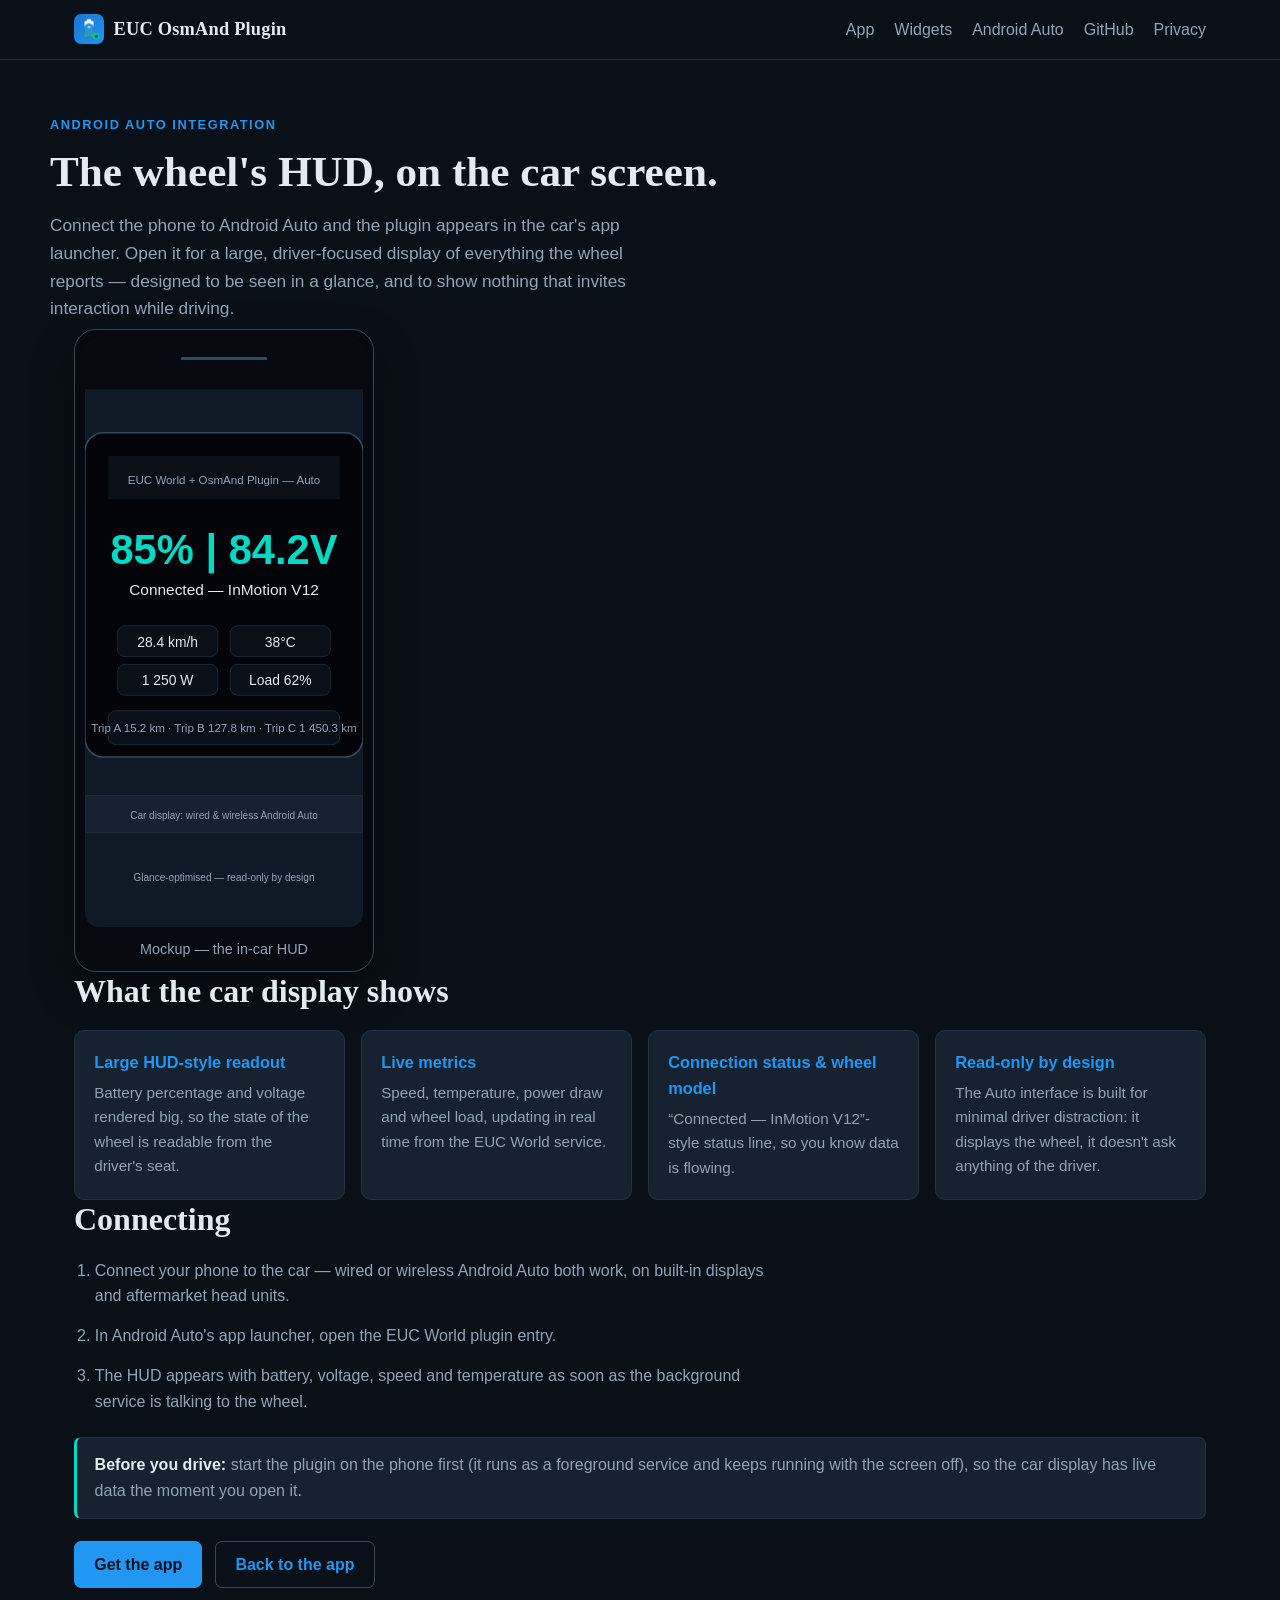
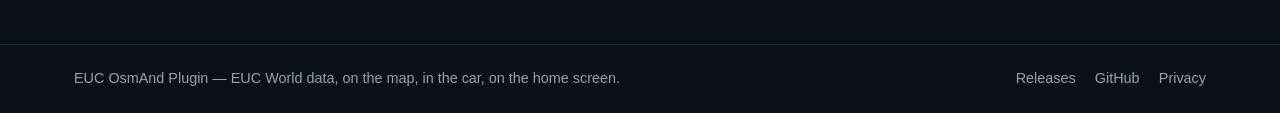
==== website/auto.html @ 0214b3bd "Add CI release pipeline and project website - GitHub Actions release workflow: signed APK build + Gi" ====
<!DOCTYPE html>
<html lang="en">
<head>
  <meta charset="utf-8">
  <meta name="viewport" content="width=device-width, initial-scale=1">
  <title>Android Auto — the EUC HUD on your car display</title>
  <meta name="description" content="EUC OsmAnd Plugin on Android Auto: a read-only, glance-optimised HUD showing battery, voltage, speed, temperature, power and load on the car's display, wired or wireless.">
  <link rel="icon" href="images/icon.png">
  <link rel="stylesheet" href="styles.css">
</head>
<body>

<header class="site-head">
  <div class="wrap head-row">
    <a class="brand" href="index.html" aria-label="EUC OsmAnd Plugin home">
      <img class="brand-mark" src="images/icon.png" alt="" width="30" height="30">
      <span class="brand-name">EUC OsmAnd Plugin</span>
    </a>
    <nav class="head-nav" aria-label="Main">
      <a href="index.html">App</a>
      <a href="widgets.html">Widgets</a>
      <a href="auto.html" aria-current="page">Android Auto</a>
      <a href="github.html">GitHub</a>
      <a href="privacy.html">Privacy</a>
    </nav>
  </div>
</header>

<main>
  <section class="wrap page-hero">
    <span class="eyebrow">Android Auto integration</span>
    <h1>The wheel's HUD, on the car screen.</h1>
    <p class="lede">Connect the phone to Android Auto and the plugin appears in
    the car's app launcher. Open it for a large, driver-focused display of
    everything the wheel reports — designed to be seen in a glance, and to show
    nothing that invites interaction while driving.</p>
  </section>

  <section class="wrap page-body">
    <div class="shot-row" style="max-width: 300px;">
      <figure class="frame phone">
        <img src="images/auto-hud.svg" alt="Mockup of the Android Auto HUD display with battery, voltage and live metrics.">
        <figcaption>Mockup — the in-car HUD</figcaption>
      </figure>
    </div>

    <h2>What the car display shows</h2>
    <div class="feature-grid">
      <article class="card">
        <h3>Large HUD-style readout</h3>
        <p>Battery percentage and voltage rendered big, so the state of the
        wheel is readable from the driver's seat.</p>
      </article>
      <article class="card">
        <h3>Live metrics</h3>
        <p>Speed, temperature, power draw and wheel load, updating in real
        time from the EUC World service.</p>
      </article>
      <article class="card">
        <h3>Connection status &amp; wheel model</h3>
        <p>&ldquo;Connected — InMotion V12&rdquo;-style status line, so you know
        data is flowing.</p>
      </article>
      <article class="card">
        <h3>Read-only by design</h3>
        <p>The Auto interface is built for minimal driver distraction: it
        displays the wheel, it doesn't ask anything of the driver.</p>
      </article>
    </div>

    <h2>Connecting</h2>
    <ol class="step-list">
      <li>Connect your phone to the car — wired or wireless Android Auto both
      work, on built-in displays and aftermarket head units.</li>
      <li>In Android Auto's app launcher, open the EUC World plugin entry.</li>
      <li>The HUD appears with battery, voltage, speed and temperature as soon
      as the background service is talking to the wheel.</li>
    </ol>

    <div class="note">
      <p><strong>Before you drive:</strong> start the plugin on the phone first
      (it runs as a foreground service and keeps running with the screen off),
      so the car display has live data the moment you open it.</p>
    </div>

    <div class="cta-row">
      <a class="btn" href="https://github.com/githuba42r/OSM-EUC-World/releases/latest">Get the app</a>
      <a class="btn btn-ghost" href="index.html">Back to the app</a>
    </div>
  </section>
</main>

<footer class="site-foot">
  <div class="wrap foot-row">
    <span>EUC OsmAnd Plugin — EUC World data, on the map, in the car, on the home screen.</span>
    <nav aria-label="Footer">
      <a href="https://github.com/githuba42r/OSM-EUC-World/releases/latest">Releases</a>
      <a href="github.html">GitHub</a>
      <a href="privacy.html">Privacy</a>
    </nav>
  </div>
</footer>

</body>
</html>
---- website/styles.css ----
/* EUC OsmAnd Plugin project site.
   Structure follows the PEV PlugShare / Destination ETA project sites;
   identity is its own: dark ink, OsmAnd blue accent, EUC teal highlight. */

:root {
  color-scheme: dark;
  --ink: #0a1018;
  --surface: #101a26;
  --surface-2: #16222f;
  --line: #223244;
  --line-strong: #34495e;
  --text: #e3eaf2;
  --muted: #92a3b4;
  --sky: #2196f3;
  --sky-strong: #1976d2;
  --sky-ink: #06121e;
  --sky-weak: rgba(33, 150, 243, 0.12);
  --teal: #03dac5;
  --green: #4caf50;
  --radius: 10px;
  --radius-sm: 7px;
  --serif: "Iowan Old Style", "Palatino Linotype", Palatino, Georgia, ui-serif, serif;
  --sans: -apple-system, BlinkMacSystemFont, "Segoe UI", Roboto, Ubuntu,
    Cantarell, "Helvetica Neue", Arial, sans-serif;
}

*,
*::before,
*::after { box-sizing: border-box; }

html { -webkit-text-size-adjust: 100%; scroll-behavior: smooth; }

body {
  margin: 0;
  background: var(--ink);
  color: var(--text);
  font-family: var(--sans);
  font-size: 16px;
  line-height: 1.6;
  -webkit-font-smoothing: antialiased;
}

img { max-width: 100%; display: block; }

a { color: var(--sky); text-underline-offset: 3px; }
a:hover { color: #64b5f6; }

:focus-visible {
  outline: 2px solid var(--sky);
  outline-offset: 3px;
  border-radius: 3px;
}

.wrap {
  max-width: 1180px;
  margin: 0 auto;
  padding: 0 1.5rem;
}

/* ---------- header ---------- */

.site-head {
  border-bottom: 1px solid var(--line);
  background: var(--ink);
  position: sticky;
  top: 0;
  z-index: 10;
}

.head-row {
  display: flex;
  align-items: center;
  justify-content: space-between;
  gap: 1rem;
  padding-top: 0.9rem;
  padding-bottom: 0.9rem;
  flex-wrap: wrap;
}

.brand {
  display: inline-flex;
  align-items: center;
  gap: 0.6rem;
  color: var(--text);
  text-decoration: none;
  font-weight: 650;
}

.brand-mark { width: 30px; height: 30px; border-radius: 7px; }
.brand-name { font-family: var(--serif); font-size: 1.15rem; letter-spacing: 0.01em; }

.head-nav {
  display: flex;
  align-items: center;
  gap: 1.25rem;
  flex-wrap: wrap;
}

.head-nav a { color: var(--muted); text-decoration: none; }
.head-nav a:hover { color: var(--text); }

/* ---------- buttons ---------- */

.btn {
  display: inline-block;
  background: var(--sky);
  color: var(--sky-ink);
  font-weight: 650;
  text-decoration: none;
  padding: 0.6rem 1.2rem;
  border-radius: var(--radius-sm);
  border: 1px solid var(--sky);
}

.btn:hover { background: #64b5f6; color: var(--sky-ink); }

.btn-ghost {
  background: transparent;
  color: var(--sky);
  border: 1px solid var(--line-strong);
}

.btn-ghost:hover { background: var(--sky-weak); color: var(--sky); }

.btn-small { padding: 0.35rem 0.85rem; font-size: 0.9rem; }

.cta-row {
  display: flex;
  gap: 0.8rem;
  flex-wrap: wrap;
  margin-top: 1.4rem;
}

/* ---------- hero ---------- */

.hero { padding: 3.5rem 0 4rem; }

.hero-grid {
  display: grid;
  grid-template-columns: minmax(0, 1.1fr) minmax(0, 1fr);
  gap: 2.5rem;
  align-items: center;
}

h1 {
  font-family: var(--serif);
  font-size: clamp(1.9rem, 3.6vw, 2.7rem);
  line-height: 1.15;
  margin: 0 0 1rem;
  font-weight: 600;
}

h2 {
  font-family: var(--serif);
  font-size: clamp(1.5rem, 2.6vw, 2rem);
  line-height: 1.2;
  margin: 0 0 1.2rem;
  font-weight: 600;
}

.lede {
  color: var(--muted);
  font-size: 1.08rem;
  max-width: 36rem;
  margin: 0;
}

.hero-shots {
  position: relative;
  display: flex;
  justify-content: center;
  align-items: flex-end;
  min-height: 420px;
}

.hero-shots .phone {
  width: min(240px, 44%);
  margin: 0;
}

.hero-shots .phone-behind {
  width: min(210px, 38%);
  margin-left: -2.5rem;
  margin-bottom: 3rem;
  opacity: 0.92;
}

/* ---------- phone frames ---------- */

.frame.phone {
  background: #060a10;
  border: 1px solid var(--line-strong);
  border-radius: 22px;
  padding: 10px;
  box-shadow: 0 18px 40px rgba(0, 0, 0, 0.45);
}

.frame.phone img {
  border-radius: 14px;
  width: 100%;
  height: auto;
}

/* ---------- bands / features ---------- */

.band { padding: 3.2rem 0; }
.band-alt { background: var(--surface); border-top: 1px solid var(--line); border-bottom: 1px solid var(--line); }

.section-lede { color: var(--muted); max-width: 40rem; margin: -0.4rem 0 1.6rem; }

.feature-grid {
  display: grid;
  grid-template-columns: repeat(auto-fill, minmax(240px, 1fr));
  gap: 1rem;
}

.card {
  background: var(--surface-2);
  border: 1px solid var(--line);
  border-radius: var(--radius);
  padding: 1.1rem 1.2rem 1.2rem;
}

.card h3 {
  margin: 0 0 0.4rem;
  font-size: 1.02rem;
  color: var(--sky);
}

.card p { margin: 0; color: var(--muted); font-size: 0.95rem; }

/* ---------- screenshots ---------- */

.shot-row {
  display: grid;
  grid-template-columns: repeat(auto-fit, minmax(200px, 1fr));
  gap: 1.4rem;
  align-items: start;
}

.shot-row .frame.phone { margin: 0; }

.shot-row figcaption {
  color: var(--muted);
  font-size: 0.9rem;
  text-align: center;
  margin-top: 0.7rem;
}

/* ---------- steps ---------- */

.step-list {
  margin: 0;
  padding-left: 1.3rem;
  max-width: 44rem;
}

.step-list li { margin-bottom: 0.9rem; color: var(--muted); }
.step-list strong { color: var(--text); }

/* ---------- bottom CTA ---------- */

.band-cta {
  background: var(--surface);
  border-top: 1px solid var(--line);
}

.cta-block { text-align: center; }
.cta-block p { color: var(--muted); max-width: 36rem; margin: 0 auto; }
.cta-block .cta-row { justify-content: center; }

/* ---------- footer ---------- */

.site-foot {
  border-top: 1px solid var(--line);
  padding: 1.4rem 0;
  color: var(--muted);
  font-size: 0.9rem;
}

.foot-row {
  display: flex;
  justify-content: space-between;
  gap: 1rem;
  flex-wrap: wrap;
  align-items: center;
}

.foot-row nav { display: flex; gap: 1.2rem; }
.foot-row a { color: var(--muted); text-decoration: none; }
.foot-row a:hover { color: var(--text); }

/* ---------- prose pages ---------- */

.prose { max-width: 42rem; padding: 3rem 0 4rem; }
.prose h1 { margin-bottom: 1.4rem; }
.prose h2 { margin-top: 2rem; }
.prose p, .prose li { color: var(--muted); }
.prose strong { color: var(--text); }

/* ---------- subpages ---------- */

.page-hero {
  padding: 3.2rem 0 0.4rem;
}

.page-hero .eyebrow {
  display: inline-block;
  color: var(--sky);
  font-size: 0.8rem;
  font-weight: 700;
  letter-spacing: 0.12em;
  text-transform: uppercase;
  margin-bottom: 0.7rem;
}

.page-hero .lede { margin-top: 0.4rem; }

.page-body { padding-bottom: 3.5rem; }

.feature-list {
  display: grid;
  gap: 1rem;
  margin: 1.6rem 0;
}

.feature-list .card h3 { font-size: 1.05rem; }

.two-col {
  display: grid;
  grid-template-columns: repeat(auto-fit, minmax(260px, 1fr));
  gap: 1rem;
}

.note {
  background: var(--surface-2);
  border: 1px solid var(--line);
  border-left: 3px solid var(--teal);
  border-radius: var(--radius-sm);
  padding: 0.9rem 1.1rem;
  margin: 1.4rem 0;
}

.note p { margin: 0; color: var(--muted); }
.note strong { color: var(--text); }

.code-block {
  background: #060a10;
  border: 1px solid var(--line);
  border-radius: var(--radius-sm);
  padding: 0.9rem 1.1rem;
  overflow-x: auto;
  font-family: ui-monospace, "SF Mono", SFMono-Regular, Menlo, Consolas,
    "Liberation Mono", monospace;
  font-size: 0.88rem;
  color: #bfe4f7;
  margin: 1rem 0;
}

/* ---------- responsive ---------- */

@media (max-width: 860px) {
  .hero-grid { grid-template-columns: 1fr; }
  .hero-shots { min-height: 0; margin-top: 1rem; }
  .hero-shots .phone-behind { display: none; }
  .hero-shots .phone { width: min(260px, 70%); }
}
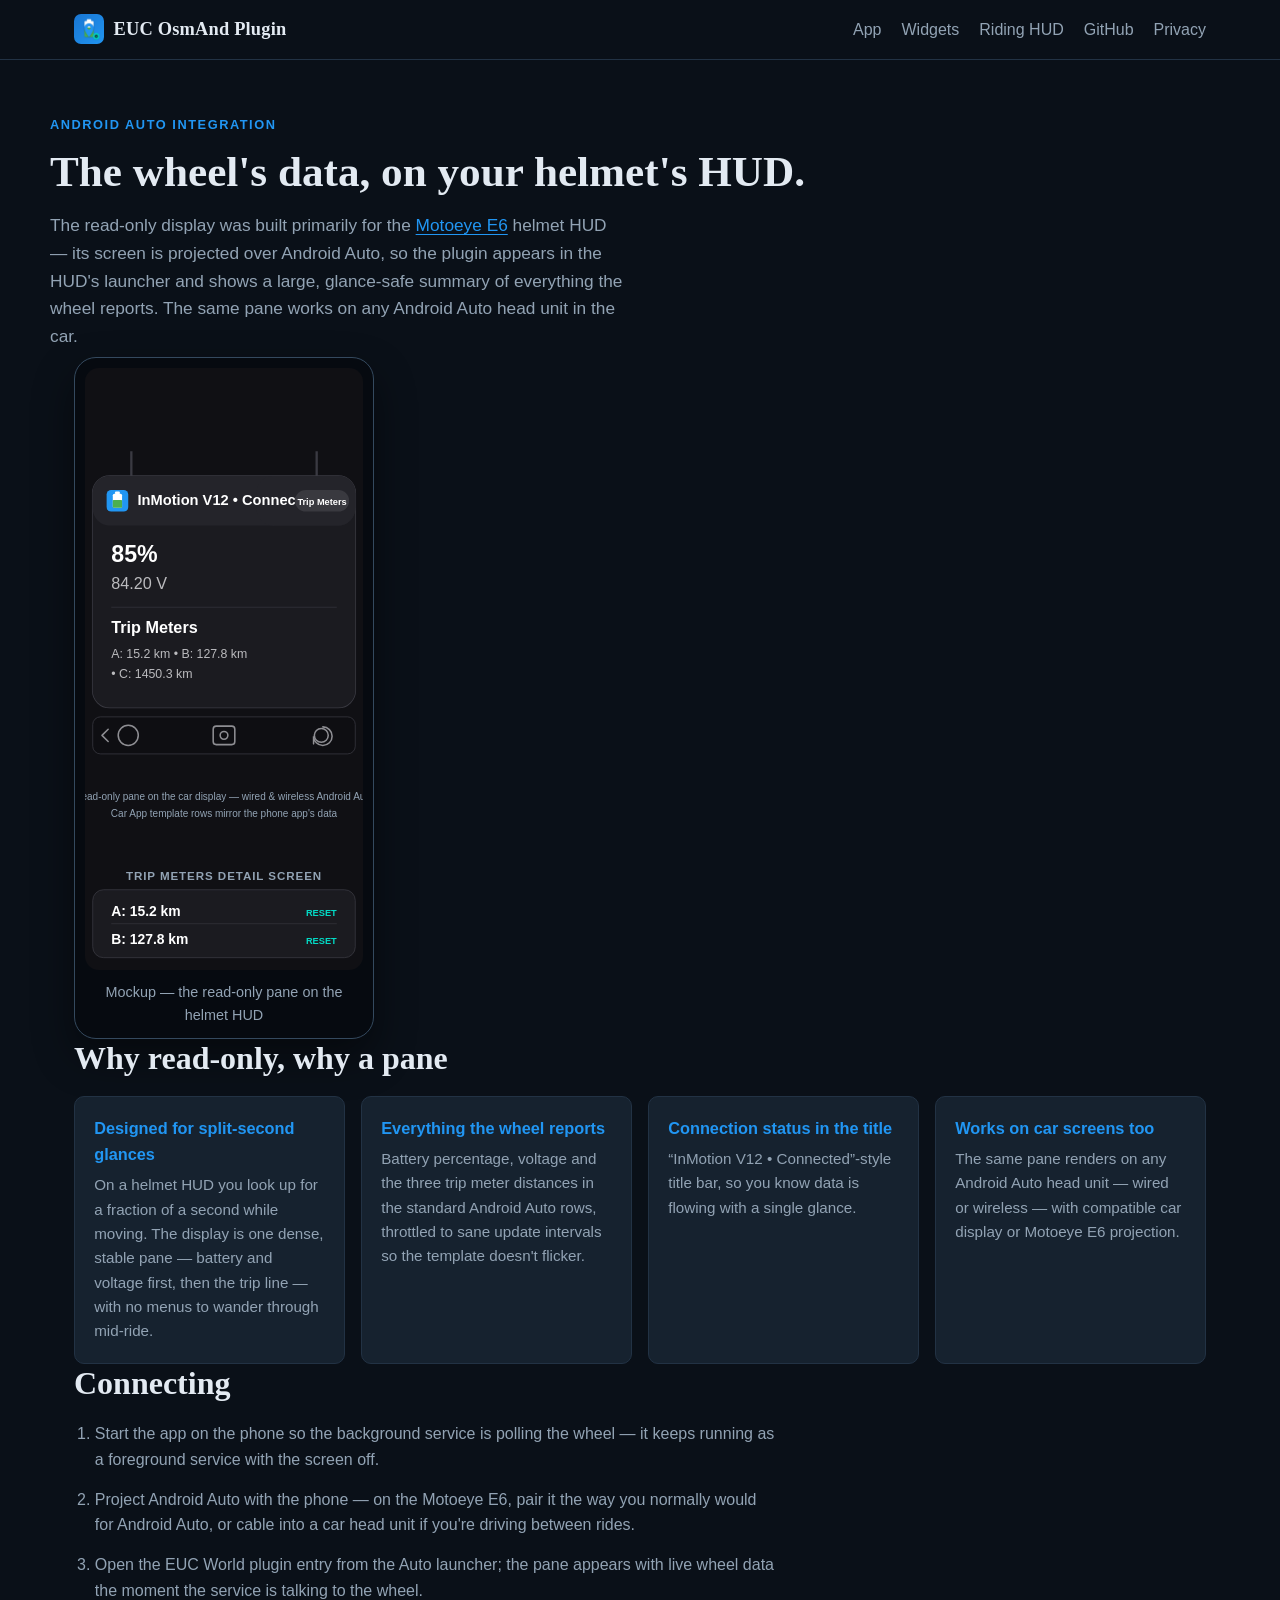
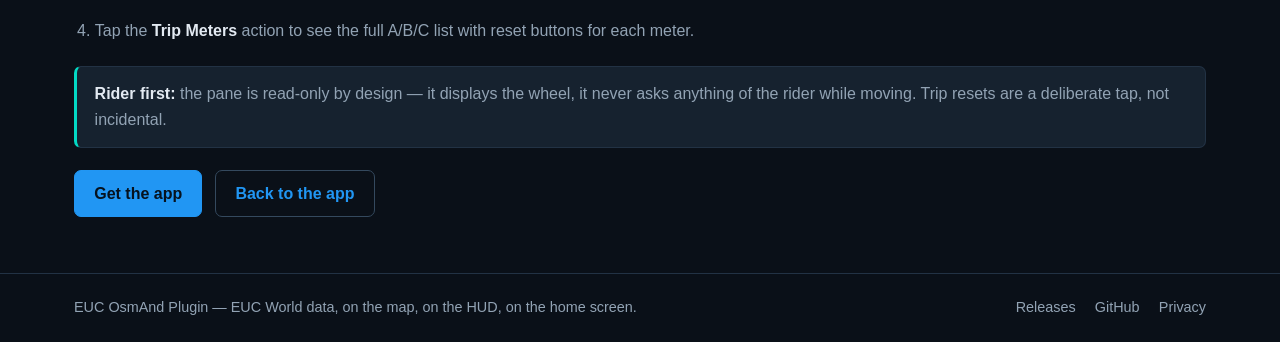
==== commit fa959669: "Reframe Android Auto page around the Motoeye E6 helmet HUD The read-only Auto pane was built primari" ====
--- a/website/auto.html
+++ b/website/auto.html
@@ -3,8 +3,8 @@
 <head>
   <meta charset="utf-8">
   <meta name="viewport" content="width=device-width, initial-scale=1">
-  <title>Android Auto — the EUC HUD on your car display</title>
-  <meta name="description" content="EUC OsmAnd Plugin on Android Auto: a read-only, glance-optimised HUD showing battery, voltage, speed, temperature, power and load on the car's display, wired or wireless.">
+  <title>Riding HUD — EUC data on the Motoeye E6 helmet HUD</title>
+  <meta name="description" content="EUC OsmAnd Plugin on Android Auto: a read-only, glance-safe pane built primarily for the Motoeye E6 helmet-mounted HUD — battery, voltage, speed, temperature, power and load while you ride. Works on any Android Auto head unit in the car.">
   <link rel="icon" href="images/icon.png">
   <link rel="stylesheet" href="styles.css">
 </head>
@@ -19,7 +19,7 @@
     <nav class="head-nav" aria-label="Main">
       <a href="index.html">App</a>
       <a href="widgets.html">Widgets</a>
-      <a href="auto.html" aria-current="page">Android Auto</a>
+      <a href="auto.html" aria-current="page">Riding HUD</a>
       <a href="github.html">GitHub</a>
       <a href="privacy.html">Privacy</a>
     </nav>
@@ -29,58 +29,68 @@
 <main>
   <section class="wrap page-hero">
     <span class="eyebrow">Android Auto integration</span>
-    <h1>The wheel's HUD, on the car screen.</h1>
-    <p class="lede">Connect the phone to Android Auto and the plugin appears in
-    the car's app launcher. Open it for a large, driver-focused display of
-    everything the wheel reports — designed to be seen in a glance, and to show
-    nothing that invites interaction while driving.</p>
+    <h1>The wheel's data, on your helmet's HUD.</h1>
+    <p class="lede">The read-only display was built primarily for the
+    <a href="https://github.com/githuba42r/MotoEyeRemote">Motoeye E6</a> helmet
+    HUD — its screen is projected over Android Auto, so the plugin appears in
+    the HUD's launcher and shows a large, glance-safe summary of everything the
+    wheel reports. The same pane works on any Android Auto head unit in the
+    car.</p>
   </section>
 
   <section class="wrap page-body">
     <div class="shot-row" style="max-width: 300px;">
       <figure class="frame phone">
-        <img src="images/auto-hud.svg" alt="Mockup of the Android Auto HUD display with battery, voltage and live metrics.">
-        <figcaption>Mockup — the in-car HUD</figcaption>
+        <img src="images/auto-hud.svg" alt="Mockup of the Android Auto pane on the Motoeye E6 helmet HUD.">
+        <figcaption>Mockup — the read-only pane on the helmet HUD</figcaption>
       </figure>
     </div>
 
-    <h2>What the car display shows</h2>
+    <h2>Why read-only, why a pane</h2>
     <div class="feature-grid">
       <article class="card">
-        <h3>Large HUD-style readout</h3>
-        <p>Battery percentage and voltage rendered big, so the state of the
-        wheel is readable from the driver's seat.</p>
+        <h3>Designed for split-second glances</h3>
+        <p>On a helmet HUD you look up for a fraction of a second while moving.
+        The display is one dense, stable pane — battery and voltage first, then
+        the trip line — with no menus to wander through mid-ride.</p>
       </article>
       <article class="card">
-        <h3>Live metrics</h3>
-        <p>Speed, temperature, power draw and wheel load, updating in real
-        time from the EUC World service.</p>
+        <h3>Everything the wheel reports</h3>
+        <p>Battery percentage, voltage and the three trip meter distances in the
+        standard Android Auto rows, throttled to sane update intervals so the
+        template doesn't flicker.</p>
       </article>
       <article class="card">
-        <h3>Connection status &amp; wheel model</h3>
-        <p>&ldquo;Connected — InMotion V12&rdquo;-style status line, so you know
-        data is flowing.</p>
+        <h3>Connection status in the title</h3>
+        <p>&ldquo;InMotion V12 • Connected&rdquo;-style title bar, so you know
+        data is flowing with a single glance.</p>
       </article>
       <article class="card">
-        <h3>Read-only by design</h3>
-        <p>The Auto interface is built for minimal driver distraction: it
-        displays the wheel, it doesn't ask anything of the driver.</p>
+        <h3>Works on car screens too</h3>
+        <p>The same pane renders on any Android Auto head unit — wired or
+        wireless — with compatible car display or Motoeye E6 projection.</p>
       </article>
     </div>
 
     <h2>Connecting</h2>
     <ol class="step-list">
-      <li>Connect your phone to the car — wired or wireless Android Auto both
-      work, on built-in displays and aftermarket head units.</li>
-      <li>In Android Auto's app launcher, open the EUC World plugin entry.</li>
-      <li>The HUD appears with battery, voltage, speed and temperature as soon
-      as the background service is talking to the wheel.</li>
+      <li>Start the app on the phone so the background service is polling the
+      wheel — it keeps running as a foreground service with the screen
+      off.</li>
+      <li>Project Android Auto with the phone — on the Motoeye E6, pair it the
+      way you normally would for Android Auto, or cable into a car head unit
+      if you're driving between rides.</li>
+      <li>Open the EUC World plugin entry from the Auto launcher; the pane
+      appears with live wheel data the moment the service is talking to the
+      wheel.</li>
+      <li>Tap the <strong>Trip Meters</strong> action to see the full A/B/C
+      list with reset buttons for each meter.</li>
     </ol>
 
     <div class="note">
-      <p><strong>Before you drive:</strong> start the plugin on the phone first
-      (it runs as a foreground service and keeps running with the screen off),
-      so the car display has live data the moment you open it.</p>
+      <p><strong>Rider first:</strong> the pane is read-only by design — it
+      displays the wheel, it never asks anything of the rider while moving.
+      Trip resets are a deliberate tap, not incidental.</p>
     </div>
 
     <div class="cta-row">
@@ -92,7 +102,7 @@
 
 <footer class="site-foot">
   <div class="wrap foot-row">
-    <span>EUC OsmAnd Plugin — EUC World data, on the map, in the car, on the home screen.</span>
+    <span>EUC OsmAnd Plugin — EUC World data, on the map, on the HUD, on the home screen.</span>
     <nav aria-label="Footer">
       <a href="https://github.com/githuba42r/OSM-EUC-World/releases/latest">Releases</a>
       <a href="github.html">GitHub</a>
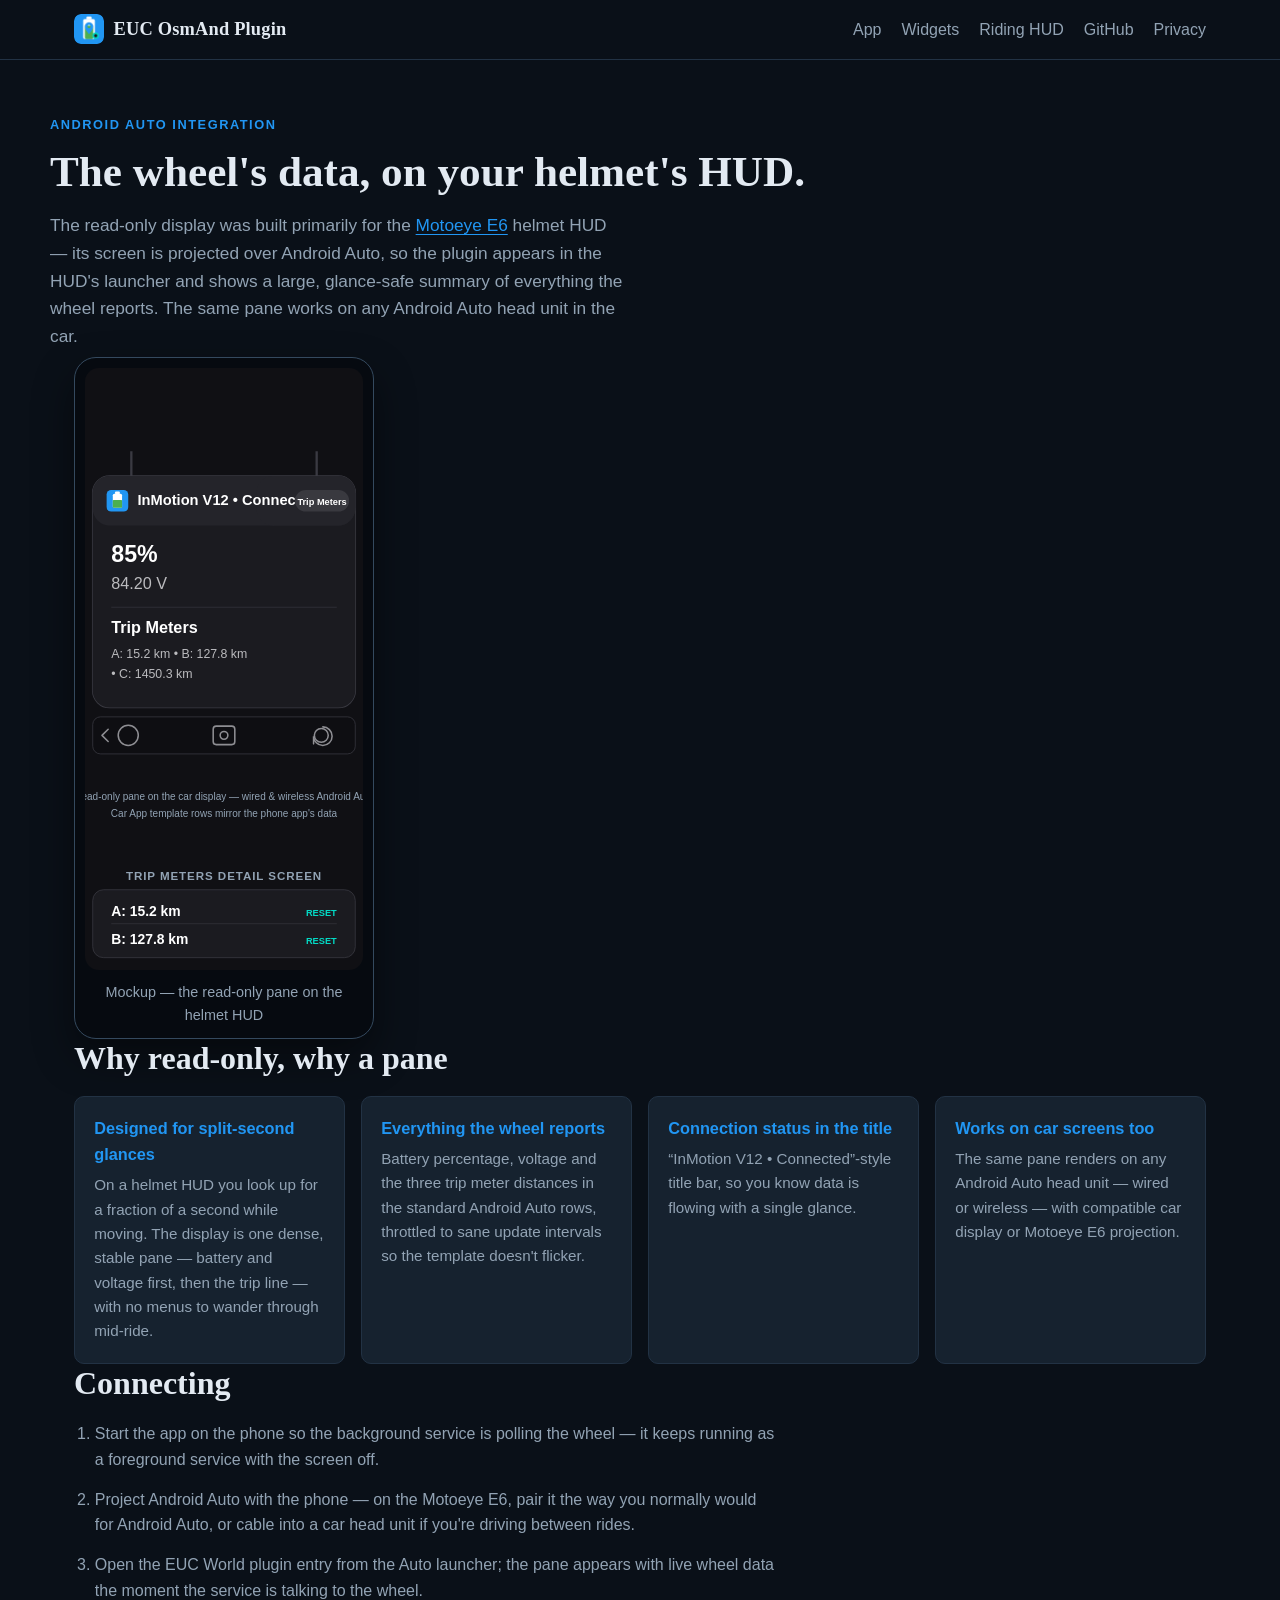
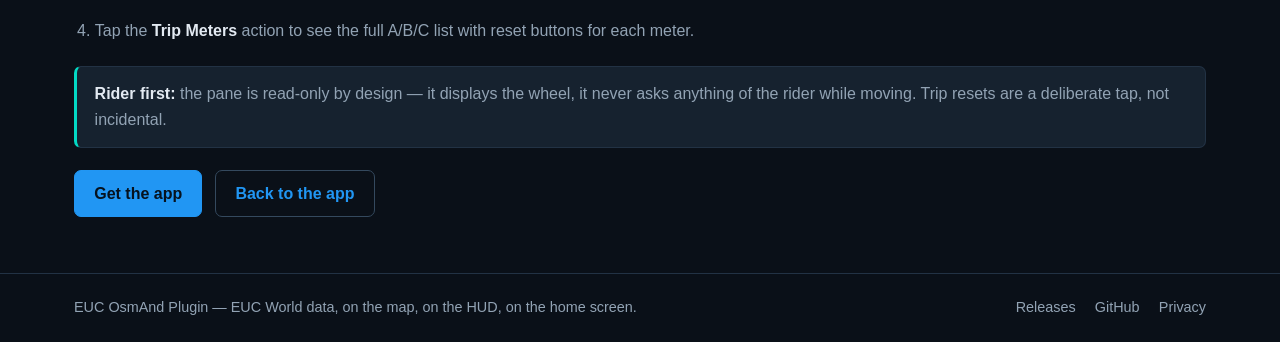
==== commit a594fc2f: "docs(website): SEO metadata, sitemap/robots, and favicon set from the app icon - Canonical URLs, Ope" ====
--- a/website/auto.html
+++ b/website/auto.html
@@ -4,8 +4,24 @@
   <meta charset="utf-8">
   <meta name="viewport" content="width=device-width, initial-scale=1">
   <title>Riding HUD — EUC data on the Motoeye E6 helmet HUD</title>
-  <meta name="description" content="EUC OsmAnd Plugin on Android Auto: a read-only, glance-safe pane built primarily for the Motoeye E6 helmet-mounted HUD — battery, voltage, speed, temperature, power and load while you ride. Works on any Android Auto head unit in the car.">
-  <link rel="icon" href="images/icon.png">
+  <meta name="description" content="EUC OsmAnd Plugin on Android Auto: a glance-safe pane for the Motoeye E6 helmet HUD or any car head unit, with battery, voltage, speed, temperature and load.">
+  <link rel="canonical" href="https://osmand-euc.a42r.com/auto.html">
+  <meta name="theme-color" content="#0a1018">
+  <meta property="og:type" content="website">
+  <meta property="og:site_name" content="EUC OsmAnd Plugin">
+  <meta property="og:locale" content="en_AU">
+  <meta property="og:title" content="Riding HUD — EUC data on the Motoeye E6 helmet HUD">
+  <meta property="og:description" content="EUC OsmAnd Plugin on Android Auto: a glance-safe pane for the Motoeye E6 helmet HUD or any car head unit, with battery, voltage, speed, temperature and load.">
+  <meta property="og:url" content="https://osmand-euc.a42r.com/auto.html">
+  <meta property="og:image" content="https://osmand-euc.a42r.com/images/og-image.jpg">
+  <meta property="og:image:width" content="1200">
+  <meta property="og:image:height" content="630">
+  <meta property="og:image:alt" content="EUC OsmAnd Plugin icon and the HUD-style phone screen: electric unicycle data on your map.">
+  <meta name="twitter:card" content="summary_large_image">
+  <link rel="icon" href="favicon.ico" sizes="16x16 32x32 48x48">
+  <link rel="icon" href="images/icon-192.png" type="image/png" sizes="192x192">
+  <link rel="apple-touch-icon" href="apple-touch-icon.png">
+  <link rel="manifest" href="site.webmanifest">
   <link rel="stylesheet" href="styles.css">
 </head>
 <body>
@@ -13,7 +29,7 @@
 <header class="site-head">
   <div class="wrap head-row">
     <a class="brand" href="index.html" aria-label="EUC OsmAnd Plugin home">
-      <img class="brand-mark" src="images/icon.png" alt="" width="30" height="30">
+      <img class="brand-mark" src="images/icon-64.png" alt="" width="30" height="30">
       <span class="brand-name">EUC OsmAnd Plugin</span>
     </a>
     <nav class="head-nav" aria-label="Main">
@@ -41,7 +57,7 @@
   <section class="wrap page-body">
     <div class="shot-row" style="max-width: 300px;">
       <figure class="frame phone">
-        <img src="images/auto-hud.svg" alt="Mockup of the Android Auto pane on the Motoeye E6 helmet HUD.">
+        <img src="images/auto-hud.svg" alt="Mockup of the Android Auto pane on the Motoeye E6 helmet HUD." width="360" height="780">
         <figcaption>Mockup — the read-only pane on the helmet HUD</figcaption>
       </figure>
     </div>
--- a/website/styles.css
+++ b/website/styles.css
@@ -40,7 +40,7 @@
   -webkit-font-smoothing: antialiased;
 }
 
-img { max-width: 100%; display: block; }
+img { max-width: 100%; height: auto; display: block; }
 
 a { color: var(--sky); text-underline-offset: 3px; }
 a:hover { color: #64b5f6; }
